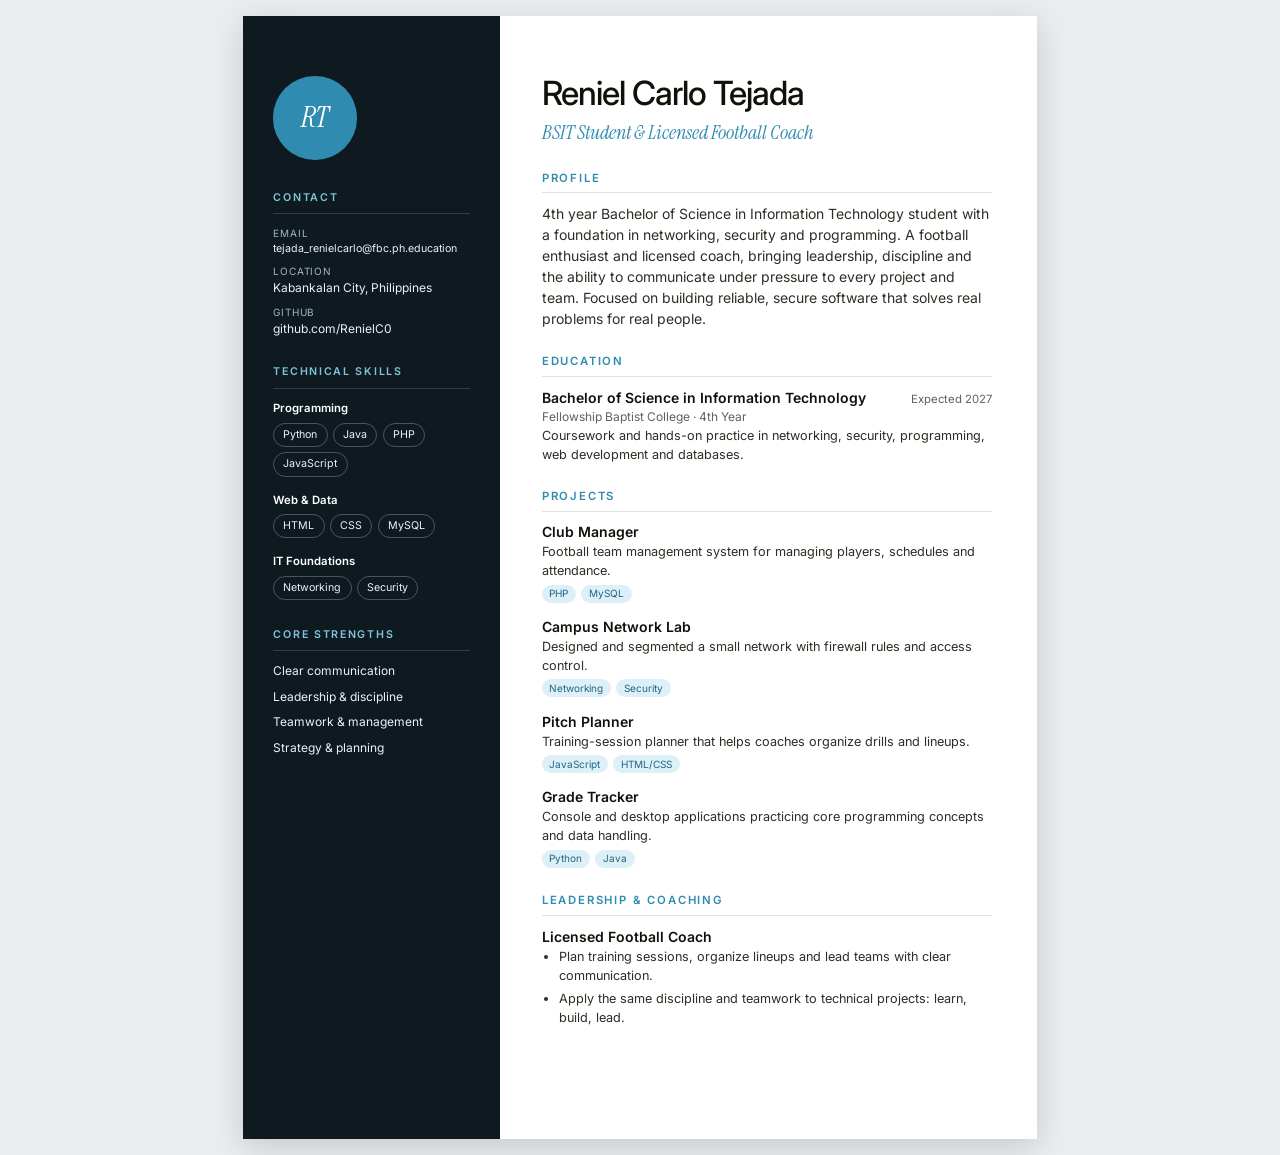
==== assets/cv.html @ 9595d728 "Add portfolio website" ====
<!doctype html>
<html lang="en">
<head>
<meta charset="utf-8">
<meta name="viewport" content="width=device-width, initial-scale=1">
<title>Reniel Carlo Tejada - CV</title>
<link rel="preconnect" href="https://fonts.googleapis.com">
<link rel="preconnect" href="https://fonts.gstatic.com" crossorigin>
<link href="https://fonts.googleapis.com/css2?family=Inter:wght@400;500;600&family=Instrument+Serif:ital@0;1&display=swap" rel="stylesheet">
<style>
  :root{--accent:#2f8bb0;--accent-soft:#def0f7;--ink:#0f1209;--muted:#5d6358;--line:#dfe4d6;--serif:'Instrument Serif',Georgia,serif;--sans:'Inter',system-ui,sans-serif}
  *{box-sizing:border-box;margin:0;padding:0}
  html{background:#e9edf0}
  body{font-family:var(--sans);color:var(--ink);font-size:10.5pt;line-height:1.5;-webkit-font-smoothing:antialiased;-webkit-print-color-adjust:exact;print-color-adjust:exact}
  .page{width:210mm;min-height:297mm;margin:16px auto;background:#fff;box-shadow:0 8px 30px rgba(0,0,0,.15);display:grid;grid-template-columns:68mm 1fr}

  /* sidebar */
  aside{background:#0f1a20;color:#e8f3f8;padding:16mm 8mm 14mm}
  .initials{width:22mm;height:22mm;border-radius:50%;background:var(--accent);display:grid;place-items:center;font-family:var(--serif);font-style:italic;font-size:22pt;color:#fff;margin-bottom:8mm}
  aside h2{font-size:8pt;letter-spacing:.16em;text-transform:uppercase;color:#7fc4de;font-weight:600;margin:7mm 0 3mm;padding-bottom:2mm;border-bottom:1px solid rgba(255,255,255,.15)}
  aside h2:first-of-type{margin-top:0}
  aside ul{list-style:none;font-size:9pt}
  aside li{margin-bottom:2mm;overflow-wrap:anywhere}
  aside li.email{font-size:8pt}
  aside small{display:block;color:#9bb7c4;font-size:7.5pt;text-transform:uppercase;letter-spacing:.08em}
  .skill-group{margin-bottom:4mm}
  .skill-group b{display:block;font-size:8.5pt;font-weight:600;margin-bottom:1.5mm;color:#fff}
  .chips{display:flex;flex-wrap:wrap;gap:1.5mm}
  .chips span{font-size:8pt;padding:.8mm 2.4mm;border:1px solid rgba(255,255,255,.25);border-radius:99px;color:#e8f3f8}

  /* main */
  main{padding:16mm 12mm 14mm 11mm}
  h1{font-size:25pt;line-height:1.05;letter-spacing:-.03em;font-weight:500}
  .role{font-family:var(--serif);font-style:italic;font-size:15pt;color:var(--accent);margin:1.5mm 0 6mm}
  section{margin-bottom:6.5mm}
  section h2{font-size:8.5pt;letter-spacing:.16em;text-transform:uppercase;color:var(--accent);font-weight:600;margin-bottom:2.5mm;padding-bottom:1.5mm;border-bottom:1px solid var(--line)}
  p{color:#2a3024}
  .item{margin-bottom:3.5mm}
  .item:last-child{margin-bottom:0}
  .item-head{display:flex;justify-content:space-between;align-items:baseline;gap:8mm}
  .item-head b{font-size:10.5pt;font-weight:600}
  .item-head time{font-size:8.5pt;color:var(--muted);white-space:nowrap}
  .item .sub{font-size:9pt;color:var(--muted)}
  .item p,.item li{font-size:9.5pt}
  .tags{display:flex;gap:1.5mm;margin-top:1.2mm}
  .tags span{font-size:7.5pt;padding:.4mm 2mm;border-radius:99px;background:var(--accent-soft);color:#1f6685}
  ul.bullets{padding-left:4.5mm}
  ul.bullets li{margin-bottom:1.2mm;color:#2a3024}

  /* screen on small widths */
  @media screen and (max-width:820px){
    html{background:#fff}
    .page{width:100%;min-height:0;margin:0;box-shadow:none;grid-template-columns:1fr}
    aside{padding:24px}main{padding:24px}
  }

  /* print: exactly one A4 page */
  @page{size:A4;margin:0}
  @media print{
    html,body{background:#fff}
    .page{margin:0;box-shadow:none;width:210mm;min-height:297mm;height:297mm;overflow:hidden}
  }
</style>
</head>
<body>
<div class="page">

  <aside>
    <div class="initials">RT</div>

    <h2>Contact</h2>
    <ul>
      <!-- Edit these with your real details -->
      <li class="email"><small>Email</small>tejada_renielcarlo@fbc.ph.education</li>
      <!-- To add a phone number, insert: <li><small>Phone</small>0900 000 0000</li> -->
      <li><small>Location</small>Kabankalan City, Philippines</li>
      <li><small>GitHub</small>github.com/RenielC0</li>
    </ul>

    <h2>Technical Skills</h2>
    <div class="skill-group"><b>Programming</b><div class="chips"><span>Python</span><span>Java</span><span>PHP</span><span>JavaScript</span></div></div>
    <div class="skill-group"><b>Web &amp; Data</b><div class="chips"><span>HTML</span><span>CSS</span><span>MySQL</span></div></div>
    <div class="skill-group"><b>IT Foundations</b><div class="chips"><span>Networking</span><span>Security</span></div></div>

    <h2>Core Strengths</h2>
    <ul>
      <li>Clear communication</li>
      <li>Leadership &amp; discipline</li>
      <li>Teamwork &amp; management</li>
      <li>Strategy &amp; planning</li>
    </ul>
  </aside>

  <main>
    <h1>Reniel Carlo Tejada</h1>
    <p class="role">BSIT Student &amp; Licensed Football Coach</p>

    <section>
      <h2>Profile</h2>
      <p>4th year Bachelor of Science in Information Technology student with a foundation in networking, security and programming. A football enthusiast and licensed coach, bringing leadership, discipline and the ability to communicate under pressure to every project and team. Focused on building reliable, secure software that solves real problems for real people.</p>
    </section>

    <section>
      <h2>Education</h2>
      <div class="item">
        <div class="item-head"><b>Bachelor of Science in Information Technology</b><time>Expected 2027</time></div>
        <div class="sub">Fellowship Baptist College &middot; 4th Year</div>
        <p>Coursework and hands-on practice in networking, security, programming, web development and databases.</p>
      </div>
    </section>

    <section>
      <h2>Projects</h2>
      <div class="item">
        <div class="item-head"><b>Club Manager</b></div>
        <p>Football team management system for managing players, schedules and attendance.</p>
        <div class="tags"><span>PHP</span><span>MySQL</span></div>
      </div>
      <div class="item">
        <div class="item-head"><b>Campus Network Lab</b></div>
        <p>Designed and segmented a small network with firewall rules and access control.</p>
        <div class="tags"><span>Networking</span><span>Security</span></div>
      </div>
      <div class="item">
        <div class="item-head"><b>Pitch Planner</b></div>
        <p>Training-session planner that helps coaches organize drills and lineups.</p>
        <div class="tags"><span>JavaScript</span><span>HTML/CSS</span></div>
      </div>
      <div class="item">
        <div class="item-head"><b>Grade Tracker</b></div>
        <p>Console and desktop applications practicing core programming concepts and data handling.</p>
        <div class="tags"><span>Python</span><span>Java</span></div>
      </div>
    </section>

    <section>
      <h2>Leadership &amp; Coaching</h2>
      <div class="item">
        <div class="item-head"><b>Licensed Football Coach</b></div>
        <ul class="bullets">
          <li>Plan training sessions, organize lineups and lead teams with clear communication.</li>
          <li>Apply the same discipline and teamwork to technical projects: learn, build, lead.</li>
        </ul>
      </div>
    </section>
  </main>

</div>
<script>
  // Opened via the "Download CV" button: open the print dialog so it can be saved as a PDF
  if (location.hash === '#print') {
    window.addEventListener('load', function () { setTimeout(function () { window.print(); }, 400); });
  }
</script>
</body>
</html>
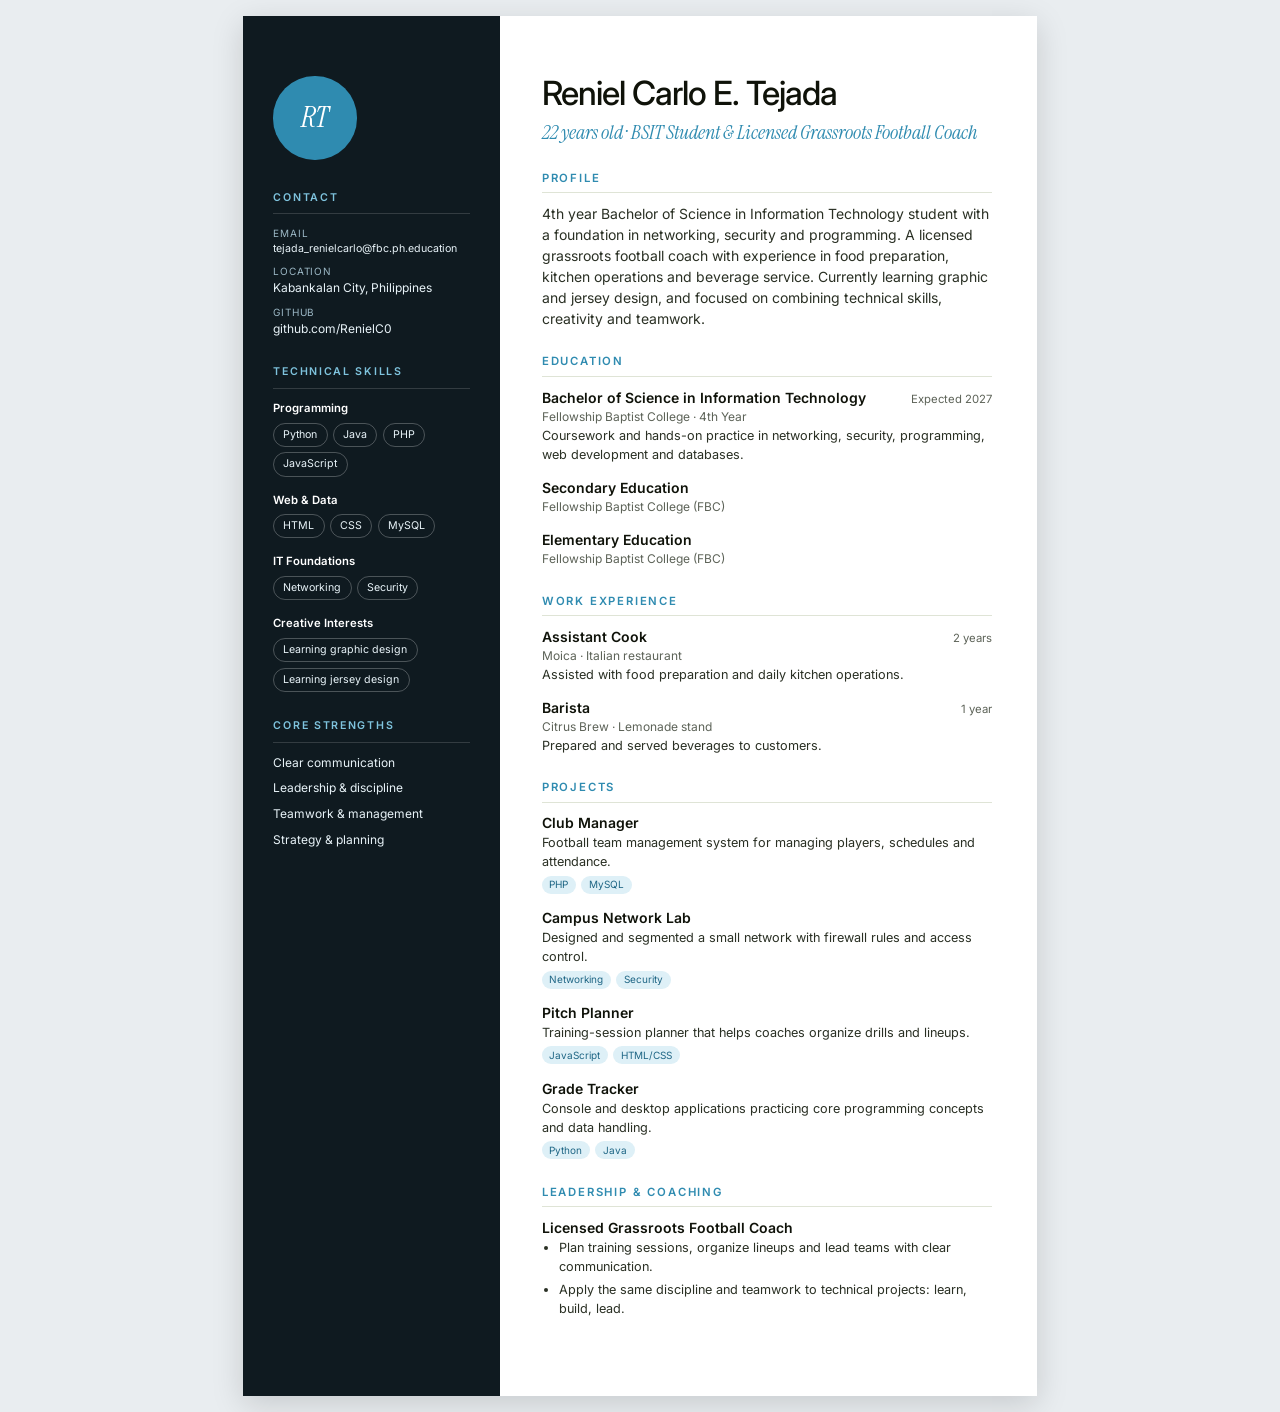
==== commit ae56e058: "Update portfolio profile and experience" ====
--- a/assets/cv.html
+++ b/assets/cv.html
@@ -3,7 +3,7 @@
 <head>
 <meta charset="utf-8">
 <meta name="viewport" content="width=device-width, initial-scale=1">
-<title>Reniel Carlo Tejada - CV</title>
+<title>Reniel Carlo E. Tejada - CV</title>
 <link rel="preconnect" href="https://fonts.googleapis.com">
 <link rel="preconnect" href="https://fonts.gstatic.com" crossorigin>
 <link href="https://fonts.googleapis.com/css2?family=Inter:wght@400;500;600&family=Instrument+Serif:ital@0;1&display=swap" rel="stylesheet">
@@ -81,6 +81,7 @@
     <div class="skill-group"><b>Programming</b><div class="chips"><span>Python</span><span>Java</span><span>PHP</span><span>JavaScript</span></div></div>
     <div class="skill-group"><b>Web &amp; Data</b><div class="chips"><span>HTML</span><span>CSS</span><span>MySQL</span></div></div>
     <div class="skill-group"><b>IT Foundations</b><div class="chips"><span>Networking</span><span>Security</span></div></div>
+    <div class="skill-group"><b>Creative Interests</b><div class="chips"><span>Learning graphic design</span><span>Learning jersey design</span></div></div>
 
     <h2>Core Strengths</h2>
     <ul>
@@ -92,12 +93,12 @@
   </aside>
 
   <main>
-    <h1>Reniel Carlo Tejada</h1>
-    <p class="role">BSIT Student &amp; Licensed Football Coach</p>
+    <h1>Reniel Carlo E. Tejada</h1>
+    <p class="role">22 years old &middot; BSIT Student &amp; Licensed Grassroots Football Coach</p>
 
     <section>
       <h2>Profile</h2>
-      <p>4th year Bachelor of Science in Information Technology student with a foundation in networking, security and programming. A football enthusiast and licensed coach, bringing leadership, discipline and the ability to communicate under pressure to every project and team. Focused on building reliable, secure software that solves real problems for real people.</p>
+      <p>4th year Bachelor of Science in Information Technology student with a foundation in networking, security and programming. A licensed grassroots football coach with experience in food preparation, kitchen operations and beverage service. Currently learning graphic and jersey design, and focused on combining technical skills, creativity and teamwork.</p>
     </section>
 
     <section>
@@ -106,6 +107,28 @@
         <div class="item-head"><b>Bachelor of Science in Information Technology</b><time>Expected 2027</time></div>
         <div class="sub">Fellowship Baptist College &middot; 4th Year</div>
         <p>Coursework and hands-on practice in networking, security, programming, web development and databases.</p>
+      </div>
+      <div class="item">
+        <div class="item-head"><b>Secondary Education</b></div>
+        <div class="sub">Fellowship Baptist College (FBC)</div>
+      </div>
+      <div class="item">
+        <div class="item-head"><b>Elementary Education</b></div>
+        <div class="sub">Fellowship Baptist College (FBC)</div>
+      </div>
+    </section>
+
+    <section>
+      <h2>Work Experience</h2>
+      <div class="item">
+        <div class="item-head"><b>Assistant Cook</b><time>2 years</time></div>
+        <div class="sub">Moica &middot; Italian restaurant</div>
+        <p>Assisted with food preparation and daily kitchen operations.</p>
+      </div>
+      <div class="item">
+        <div class="item-head"><b>Barista</b><time>1 year</time></div>
+        <div class="sub">Citrus Brew &middot; Lemonade stand</div>
+        <p>Prepared and served beverages to customers.</p>
       </div>
     </section>
 
@@ -136,7 +159,7 @@
     <section>
       <h2>Leadership &amp; Coaching</h2>
       <div class="item">
-        <div class="item-head"><b>Licensed Football Coach</b></div>
+        <div class="item-head"><b>Licensed Grassroots Football Coach</b></div>
         <ul class="bullets">
           <li>Plan training sessions, organize lineups and lead teams with clear communication.</li>
           <li>Apply the same discipline and teamwork to technical projects: learn, build, lead.</li>
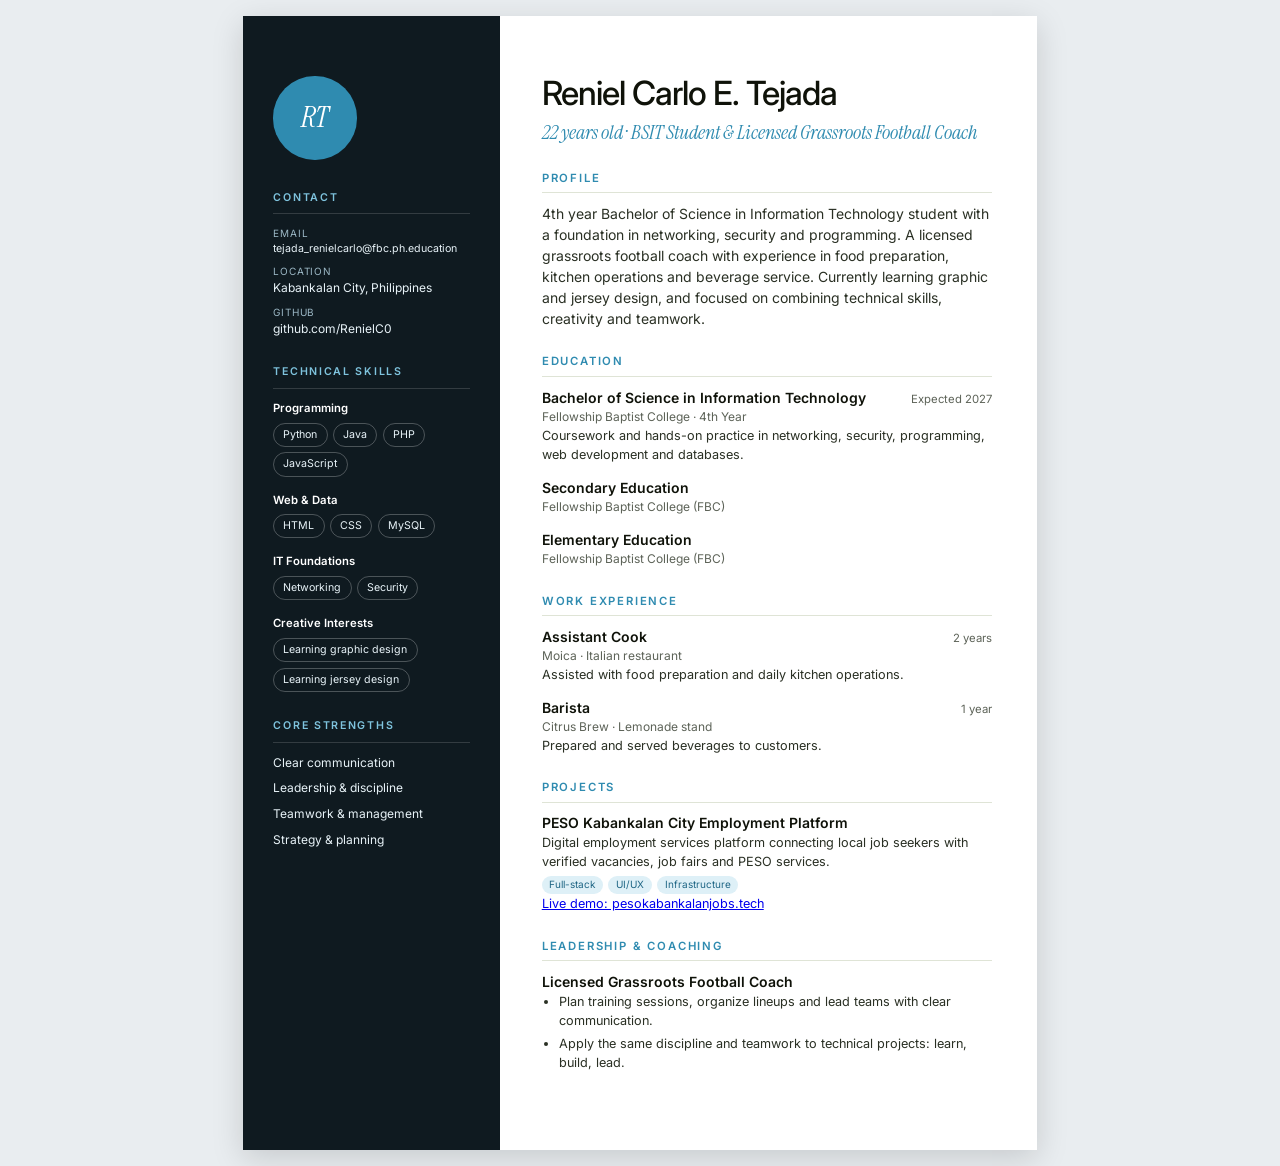
==== commit 83638a9b: "Replace placeholder projects with PESO platform" ====
--- a/assets/cv.html
+++ b/assets/cv.html
@@ -135,24 +135,10 @@
     <section>
       <h2>Projects</h2>
       <div class="item">
-        <div class="item-head"><b>Club Manager</b></div>
-        <p>Football team management system for managing players, schedules and attendance.</p>
-        <div class="tags"><span>PHP</span><span>MySQL</span></div>
-      </div>
-      <div class="item">
-        <div class="item-head"><b>Campus Network Lab</b></div>
-        <p>Designed and segmented a small network with firewall rules and access control.</p>
-        <div class="tags"><span>Networking</span><span>Security</span></div>
-      </div>
-      <div class="item">
-        <div class="item-head"><b>Pitch Planner</b></div>
-        <p>Training-session planner that helps coaches organize drills and lineups.</p>
-        <div class="tags"><span>JavaScript</span><span>HTML/CSS</span></div>
-      </div>
-      <div class="item">
-        <div class="item-head"><b>Grade Tracker</b></div>
-        <p>Console and desktop applications practicing core programming concepts and data handling.</p>
-        <div class="tags"><span>Python</span><span>Java</span></div>
+        <div class="item-head"><b>PESO Kabankalan City Employment Platform</b></div>
+        <p>Digital employment services platform connecting local job seekers with verified vacancies, job fairs and PESO services.</p>
+        <div class="tags"><span>Full-stack</span><span>UI/UX</span><span>Infrastructure</span></div>
+        <p><a href="https://pesokabankalanjobs.tech/" target="_blank" rel="noopener noreferrer">Live demo: pesokabankalanjobs.tech</a></p>
       </div>
     </section>
 
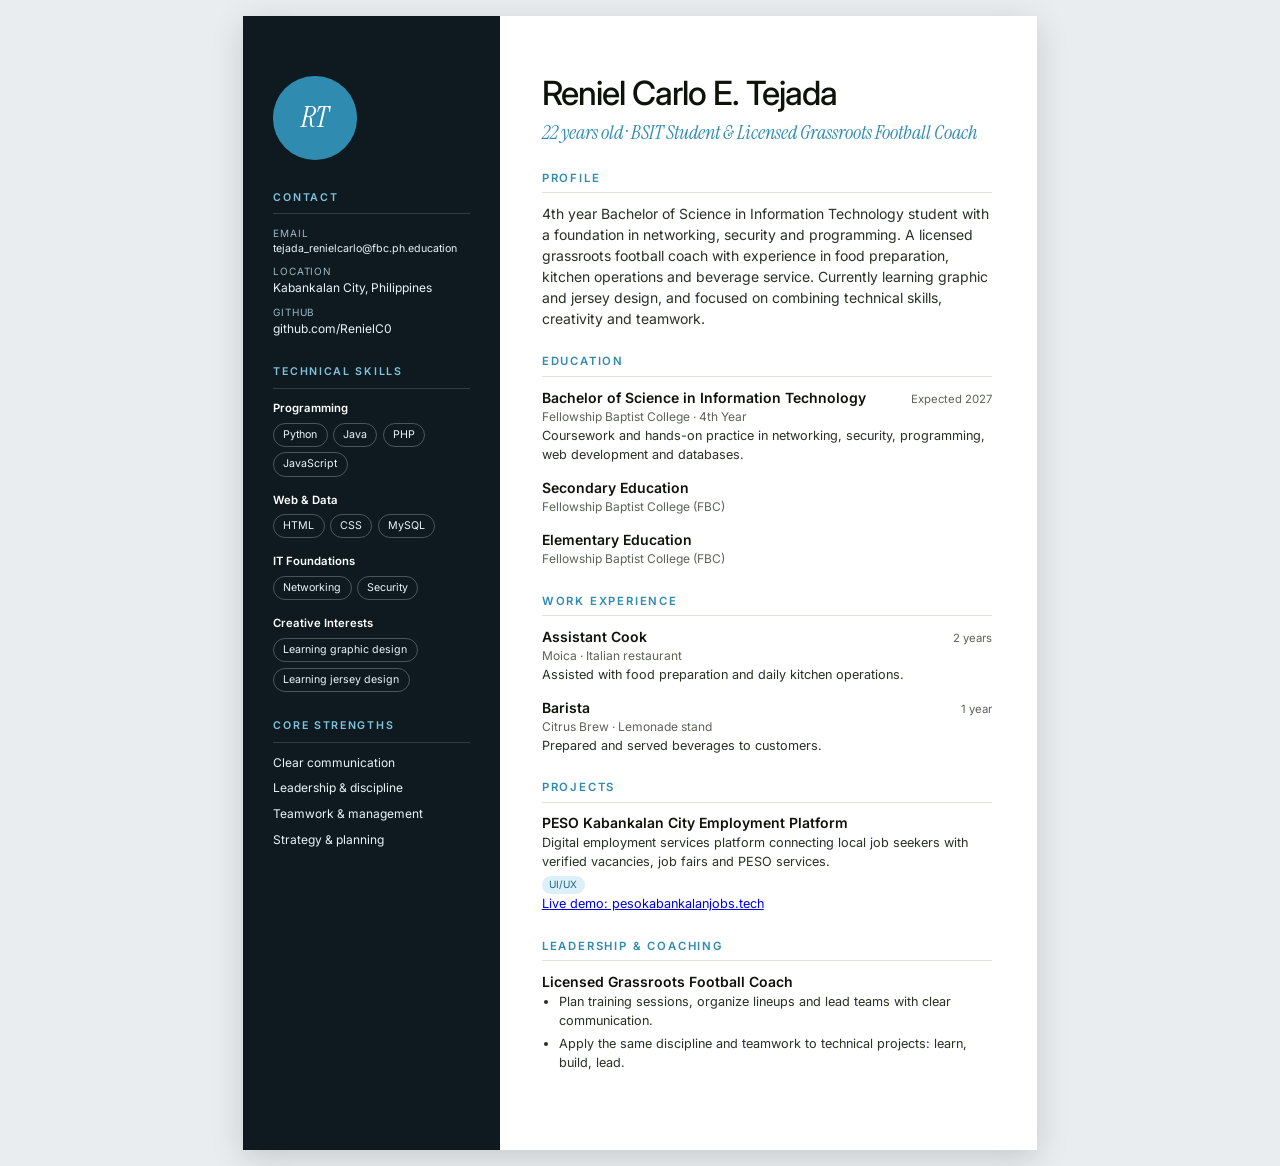
==== commit 0dc4b3e4: "Remove some pill, updated a button and remove a redundant info" ====
--- a/assets/cv.html
+++ b/assets/cv.html
@@ -137,7 +137,7 @@
       <div class="item">
         <div class="item-head"><b>PESO Kabankalan City Employment Platform</b></div>
         <p>Digital employment services platform connecting local job seekers with verified vacancies, job fairs and PESO services.</p>
-        <div class="tags"><span>Full-stack</span><span>UI/UX</span><span>Infrastructure</span></div>
+        <div class="tags"><span>UI/UX</span></div>
         <p><a href="https://pesokabankalanjobs.tech/" target="_blank" rel="noopener noreferrer">Live demo: pesokabankalanjobs.tech</a></p>
       </div>
     </section>
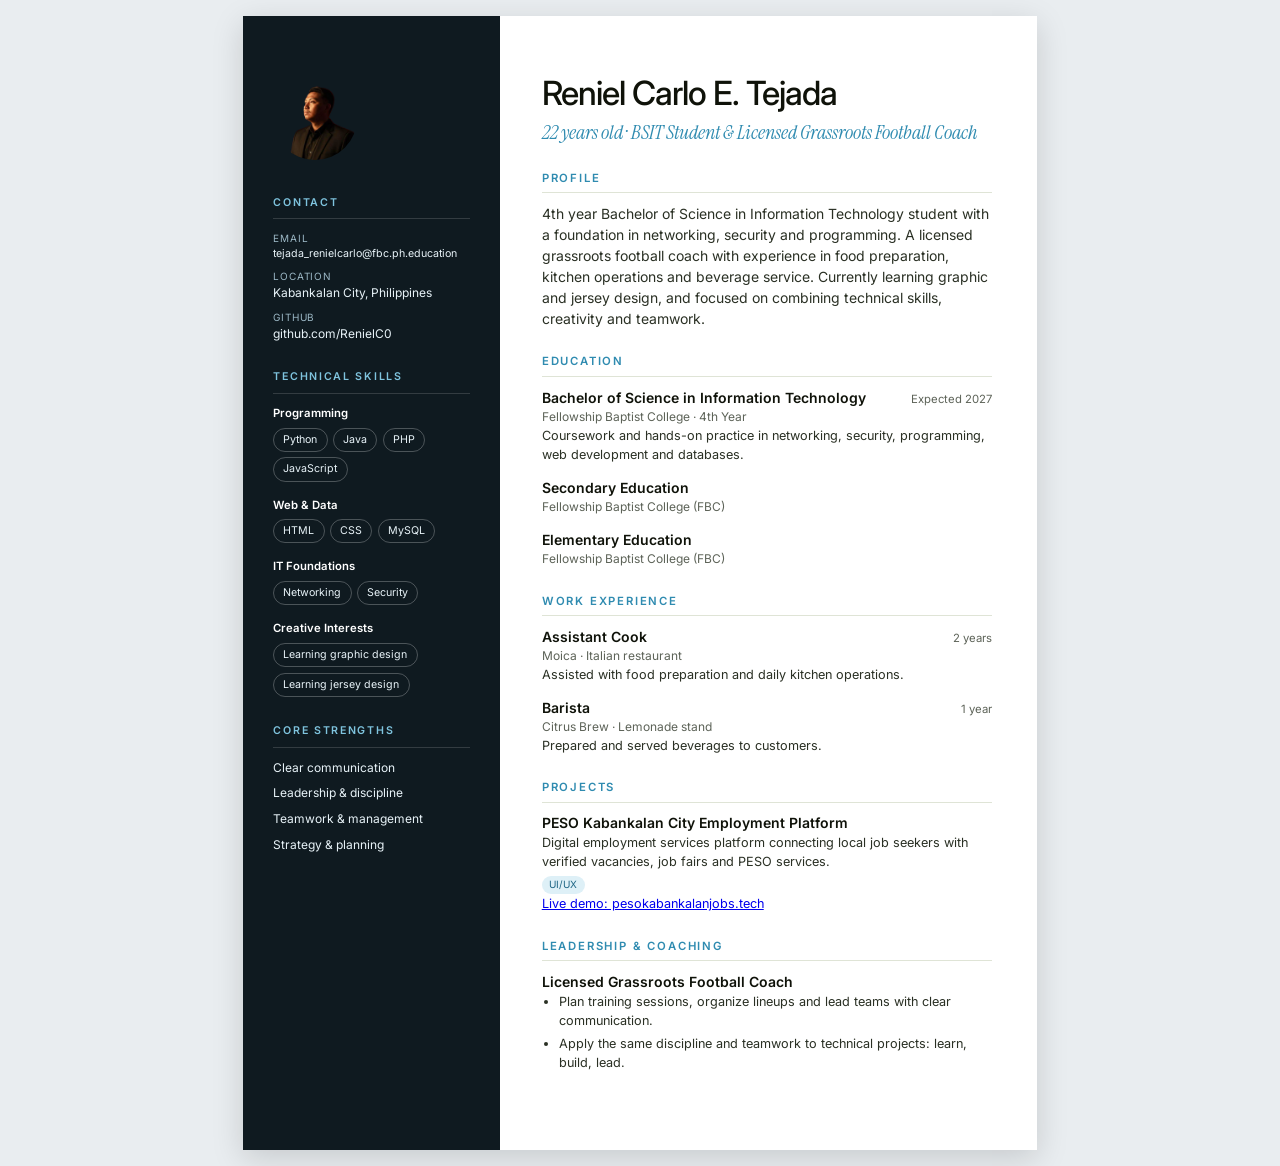
==== commit b9a47ae0: "Add a image in CV" ====
--- a/assets/cv.html
+++ b/assets/cv.html
@@ -16,7 +16,7 @@
 
   /* sidebar */
   aside{background:#0f1a20;color:#e8f3f8;padding:16mm 8mm 14mm}
-  .initials{width:22mm;height:22mm;border-radius:50%;background:var(--accent);display:grid;place-items:center;font-family:var(--serif);font-style:italic;font-size:22pt;color:#fff;margin-bottom:8mm}
+  .profile-photo{width:22mm;height:22mm;object-fit:cover;object-position:center;border-radius:50%;margin-bottom:8mm}
   aside h2{font-size:8pt;letter-spacing:.16em;text-transform:uppercase;color:#7fc4de;font-weight:600;margin:7mm 0 3mm;padding-bottom:2mm;border-bottom:1px solid rgba(255,255,255,.15)}
   aside h2:first-of-type{margin-top:0}
   aside ul{list-style:none;font-size:9pt}
@@ -66,7 +66,7 @@
 <div class="page">
 
   <aside>
-    <div class="initials">RT</div>
+    <img class="profile-photo" src="profile.png" alt="Portrait of Reniel Carlo E. Tejada">
 
     <h2>Contact</h2>
     <ul>
